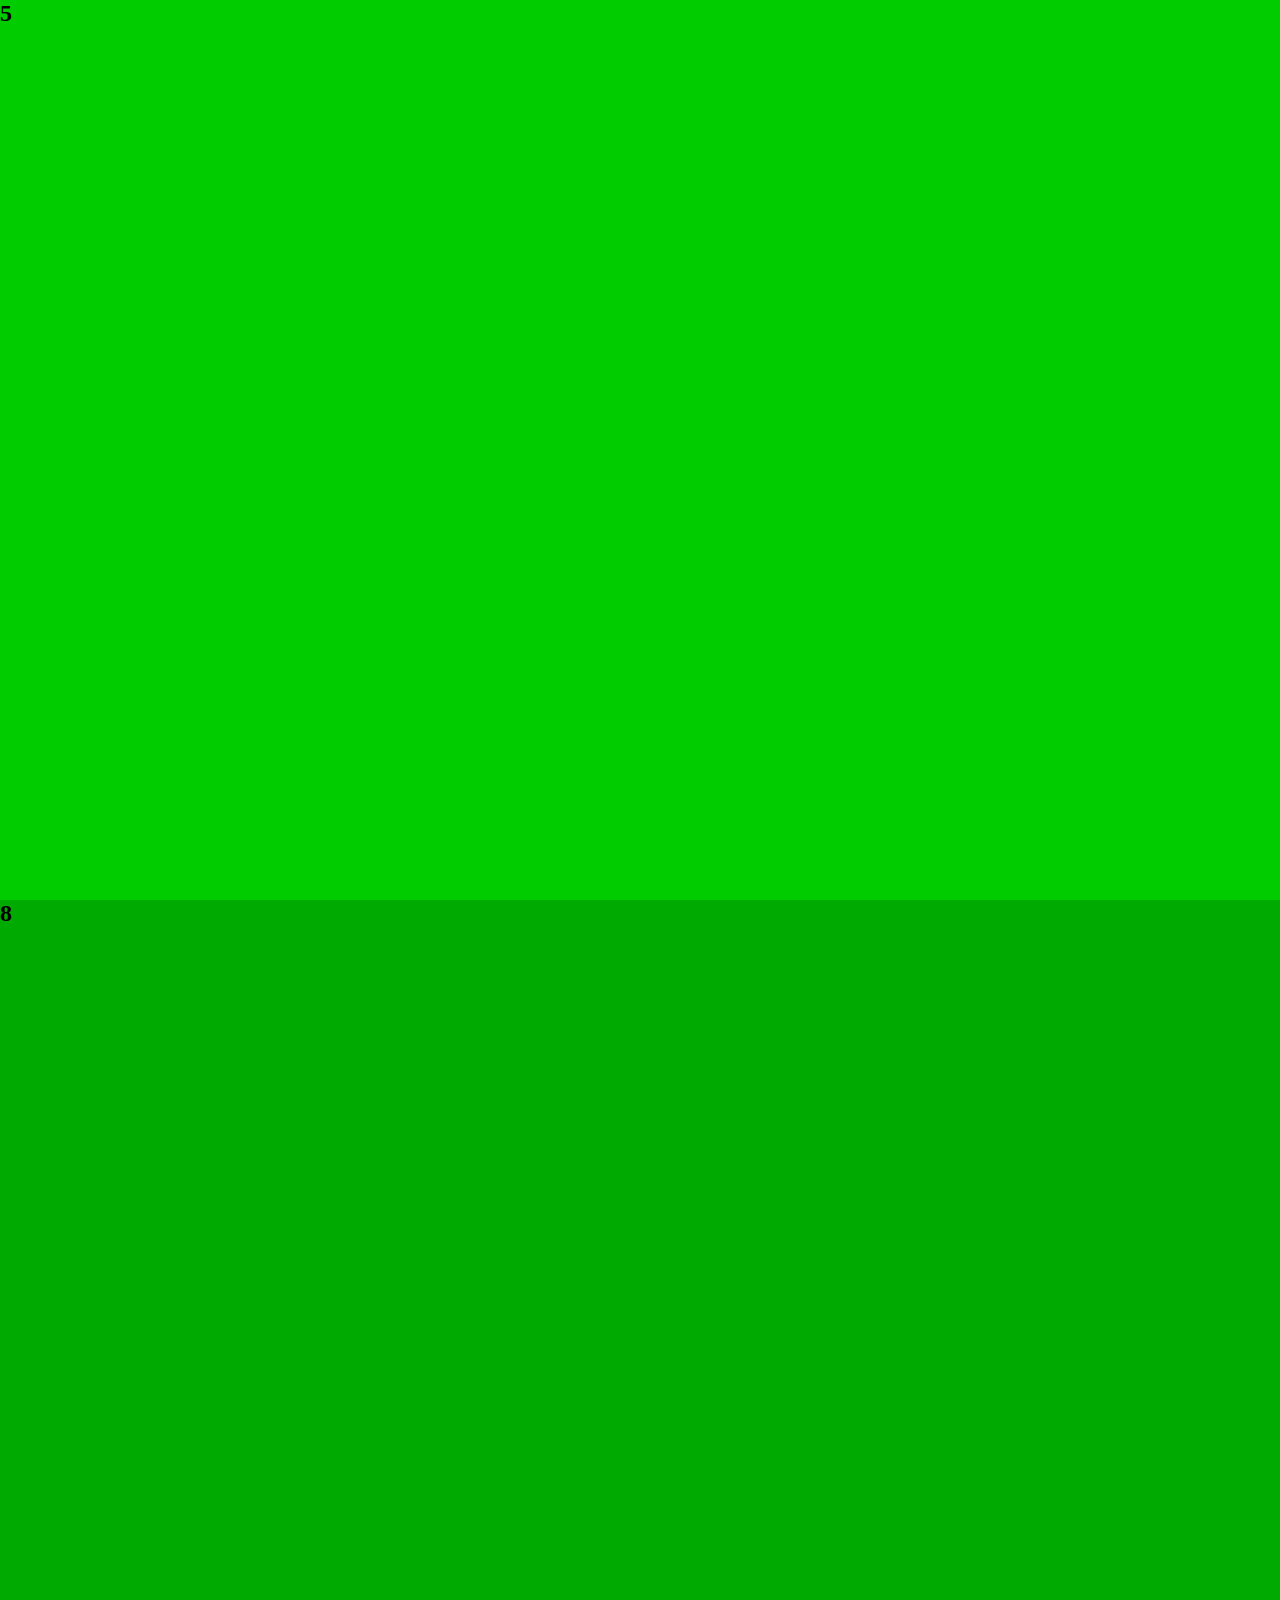
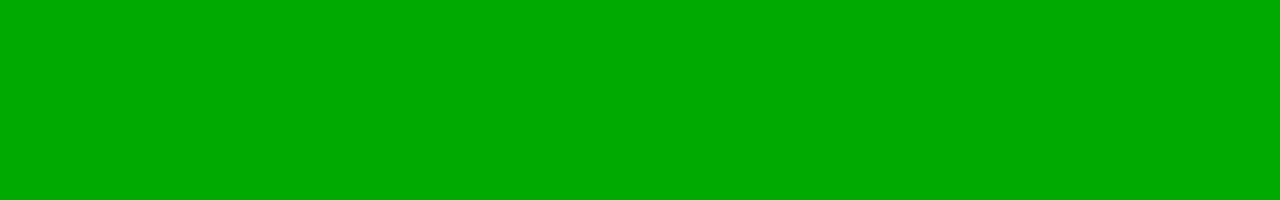
==== index.html @ 6d5ab003 "base" ====
<!doctype html>
<!--[if IE 7 ]>    <html lang="es" class="no-js ie7"> <![endif]-->
<!--[if IE 8 ]>    <html lang="es" class="no-js ie8"> <![endif]-->
<!--[if IE 9 ]>    <html lang="es" class="no-js ie9"> <![endif]-->
<!--[if (gt IE 9)|!(IE)]><!--> <html lang="es" class="no-js"> <!--<![endif]-->
<head>

    <meta charset="utf-8"/>
    <meta http-equiv="X-UA-Compatible" content="IE=edge,chrome=1" />

    <title>roootVector</title>
    <meta name="description" content="" />
    <meta name="keywords" content="" />



    <meta name ="viewport" content="user-scalable=no, initial-scale=1.0, maximum-scale=1.0, width=device-width" />
    <meta name="apple-mobile-web-app-capable" content="yes"/>

    <!-- CSS -->


    <link rel="shortcut icon" type="image/ico" href="/favicon.ico" />
    <link rel="apple-touch-icon" href="/apple-touch-icon.png">

    <!-- SCRIPTS -->
    <script src="//ajax.googleapis.com/ajax/libs/jquery/1.11.0/jquery.min.js"></script>
    <script src="js/jquery.touchSwipe.min.js"></script>

    <!-- enable HTML5 elements in IE7+8 -->
    <!--[if lt IE 9]>
    <script src="//html5shim.googlecode.com/svn/trunk/html5.js"></script>
    <![endif]-->

    <style>
        body{
            overflow: hidden;
            margin:0;
            padding: 0;
            position: relative;
        }
        h2{
            margin: 0;
        }
        .pantallas{
            position: absolute;
        }
        .item{
            float: left;
        }
        .item1{
            background:#ff0000;
        }
        .item4{
            background:#cc0000;
        }
        .item7{
            background:#aa0000;
        }
        .item2{
            background:#00ff00;
        }
        .item5{
            background:#00cc00;
        }
        .item8{
            background:#00aa00;
        }
        .item3{
            background:#0000ff;
        }
        .item6{
            background:#0000cc;
        }
        .item9{
            background:#0000aa;
        }
    </style>

</head>

<body>

<div class="pantallas"></div>

<script>
    function resizeSections (){


        windowWidth = $(window).width();
        windowHeight = $(window).height();

        $("body, .item").height(windowHeight);
        $("body, .item").width(windowWidth);

        $(".pantallas").height(windowHeight*3);
        $(".pantallas").width(windowWidth*3);

        correctLocation( true );

    }

    function correctLocation( immediate )
    {

        currentItem = $(".item" + current);


        if ( immediate )
        {


            $(".pantallas").animate({
                left: 0,
                top: 0
            }, 0);
            $(".pantallas").animate({
                left: -currentItem.offset().left,
                top: -currentItem.offset().top
            }, 0);

        }

    }


    $("document").ready(function () {

        windowWidth = $(window).width();
        windowHeight = $(window).height();
        current = 5;

        c = 9 / 3;

        $.get('templates/pantalla.html', function (html) {
            var template = $(html);

            var i = 0;
            $.ajax
            ({
                dataType: "json",
                url: "data/data.json",
                async: false,
                success: function (data) {


                    $.each(data.pantallas, function(property, valor) {

                        i++;

                        var temp = template.clone();

                        temp.addClass("item" + i);

                        temp.find('h2').text(valor.id);


                        $(temp).appendTo(".pantallas");


                    });



                }
            });

            //resize inicial
            resizeSections();

            //resize según evento
            $( window ).bind( 'resize', function ( event )
            {
                resizeSections();
            } );
        });


        $("body").keydown(function(e) {

            if(e.keyCode == 37) { // left
                if((-$(".pantallas").offset().left) > 0){
                    current = current-1;
                    $(".pantallas").animate({
                        left: "+=" + windowWidth
                    }, 300);
                }
                e.preventDefault();
            }
            else if(e.keyCode == 38) { // up
                if(current > 3){
                    current = current-3;
                    $(".pantallas").animate({
                        top: "+=" + windowHeight
                    }, 300);

                }
                e.preventDefault();
            }
            else if(e.keyCode == 39) { // right
                if((-$(".pantallas").offset().left) + windowWidth < $(".pantallas").width()){
                    current = current+1;
                    currentItem = $(".item" + current);
                    $(".pantallas").animate({
                        left: "-=" + windowWidth
                    }, 300);

                }
                e.preventDefault();
            }
            else if(e.keyCode == 40) { // down
                if((-$(".pantallas").offset().top) + windowHeight < $(".pantallas").height()){
                    current = current+3;
                    currentItem = $(".item" + current);
                    $(".pantallas").animate({
                        top: "-=" + windowHeight
                    }, 300);

                }
                e.preventDefault();
            }
        });

        $("body").swipe( {
            swipeLeft:function(event, direction, distance, duration, fingerCount) {
                $("body").trigger(
                    jQuery.Event( 'keydown', { keyCode: 39, which: 39 } )
                );
            },
            swipeRight:function(event, direction, distance, duration, fingerCount) {
                $("body").trigger(
                    jQuery.Event( 'keydown', { keyCode: 37, which: 37 } )
                );
            },
            swipeUp:function(event, direction, distance, duration, fingerCount) {
                $("body").trigger(
                    jQuery.Event( 'keydown', { keyCode: 40, which: 40 } )
                );
            },
            swipeDown:function(event, direction, distance, duration, fingerCount) {
                $("body").trigger(
                    jQuery.Event( 'keydown', { keyCode: 38, which: 38 } )
                );
            }
        });

    });
</script>
</body>
</html>
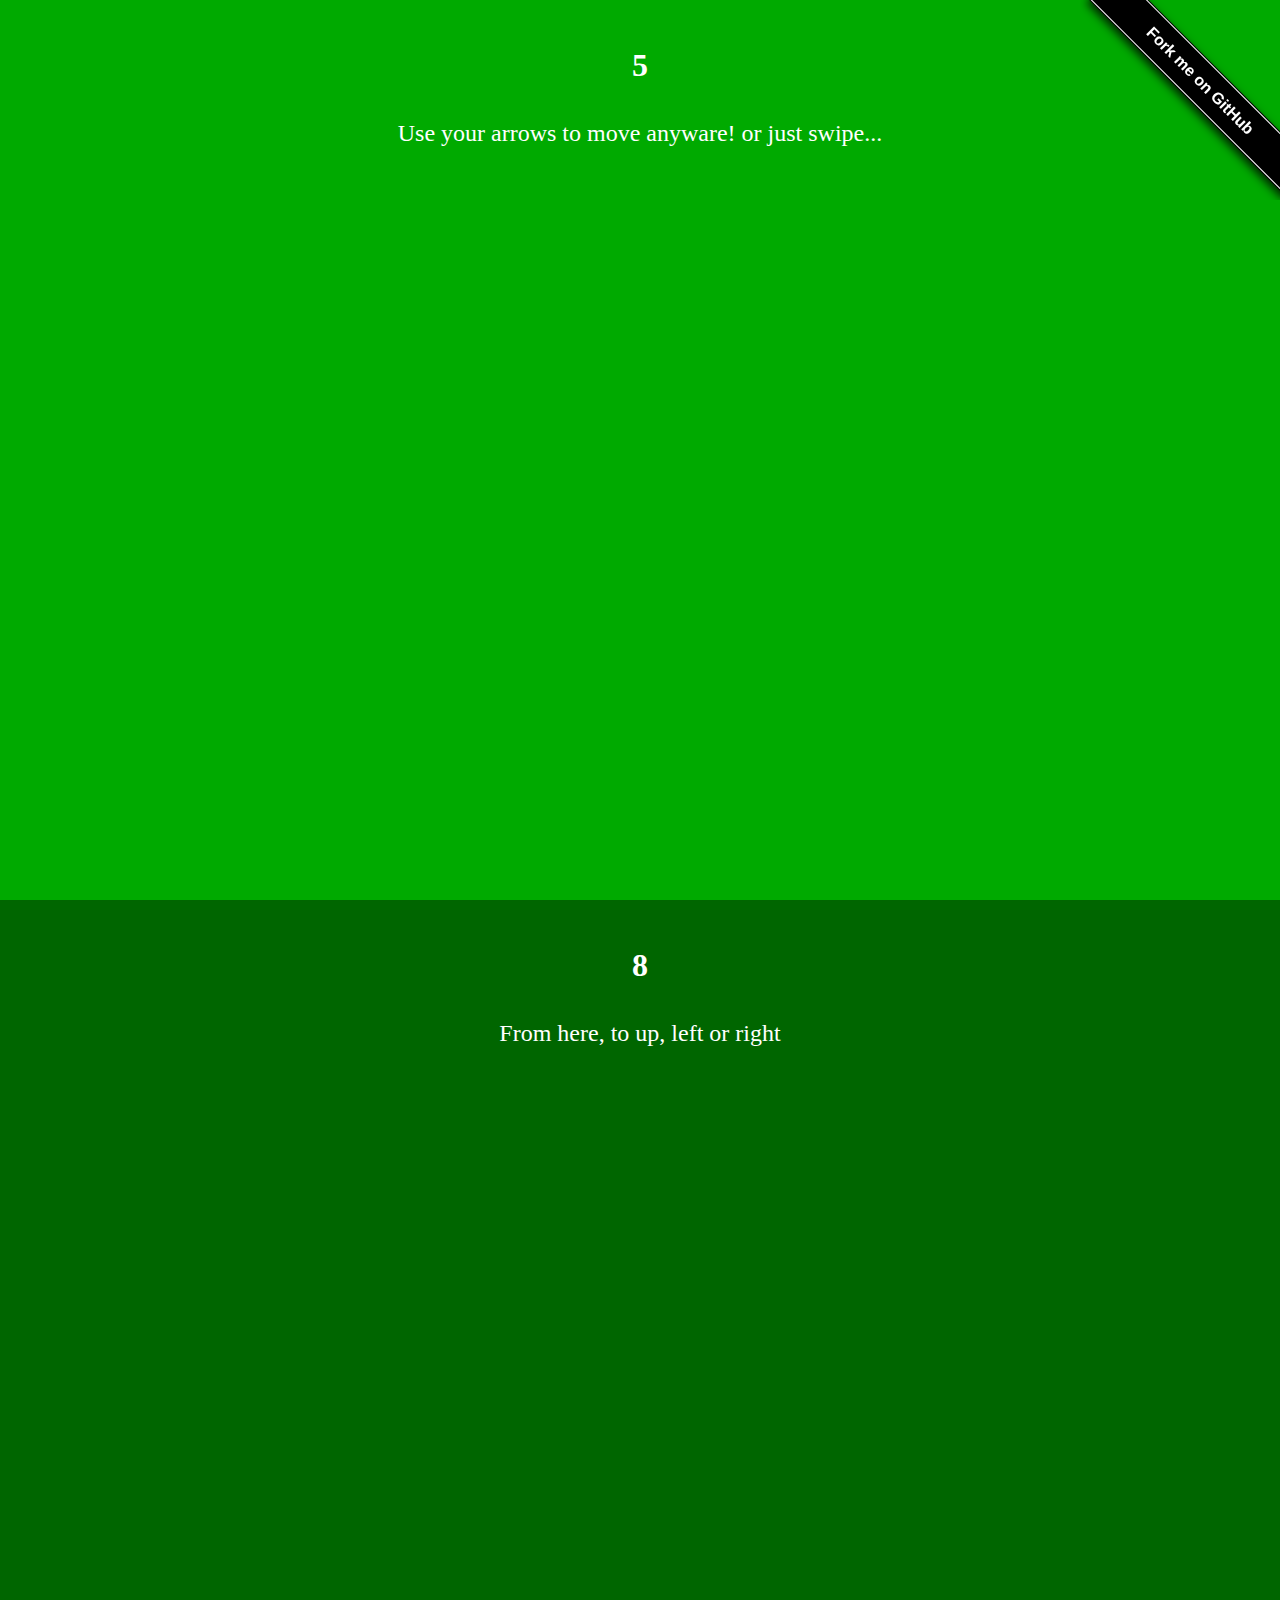
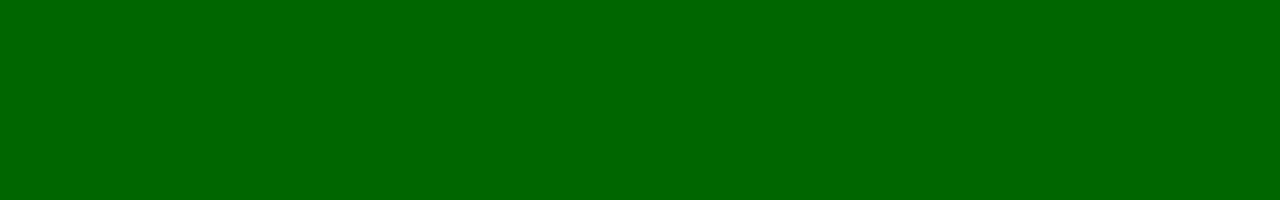
==== commit fe33dfce: "better explanation of the navigation" ====
--- a/index.html
+++ b/index.html
@@ -1,81 +1,40 @@
 <!doctype html>
-<!--[if IE 7 ]>    <html lang="es" class="no-js ie7"> <![endif]-->
-<!--[if IE 8 ]>    <html lang="es" class="no-js ie8"> <![endif]-->
-<!--[if IE 9 ]>    <html lang="es" class="no-js ie9"> <![endif]-->
-<!--[if (gt IE 9)|!(IE)]><!--> <html lang="es" class="no-js"> <!--<![endif]-->
+<!--[if IE 7 ]>
+<html lang="en" class="no-js ie7"> <![endif]-->
+<!--[if IE 8 ]>
+<html lang="en" class="no-js ie8"> <![endif]-->
+<!--[if IE 9 ]>
+<html lang="en" class="no-js ie9"> <![endif]-->
+<!--[if (gt IE 9)|!(IE)]><!-->
+<html lang="en" class="no-js"> <!--<![endif]-->
 <head>
 
     <meta charset="utf-8"/>
-    <meta http-equiv="X-UA-Compatible" content="IE=edge,chrome=1" />
+    <meta http-equiv="X-UA-Compatible" content="IE=edge,chrome=1"/>
 
     <title>roootVector</title>
-    <meta name="description" content="" />
-    <meta name="keywords" content="" />
+    <meta name="description" content="roootVector" />
+    <meta name="keywords" content="full screen, grid, arrow, touch, swipe" />
+    <meta name="generator" content="RoootGroup. Nicolás Flores." />
 
-
-
-    <meta name ="viewport" content="user-scalable=no, initial-scale=1.0, maximum-scale=1.0, width=device-width" />
+    <meta name="viewport" content="user-scalable=no, initial-scale=1.0, maximum-scale=1.0, width=device-width">
     <meta name="apple-mobile-web-app-capable" content="yes"/>
-
-    <!-- CSS -->
-
 
     <link rel="shortcut icon" type="image/ico" href="/favicon.ico" />
     <link rel="apple-touch-icon" href="/apple-touch-icon.png">
 
+    <!-- CSS -->
+    <link rel="stylesheet" media="screen" href="css/style.css"/>
+
     <!-- SCRIPTS -->
     <script src="//ajax.googleapis.com/ajax/libs/jquery/1.11.0/jquery.min.js"></script>
     <script src="js/jquery.touchSwipe.min.js"></script>
+    <script src="js/script.js"></script>
 
     <!-- enable HTML5 elements in IE7+8 -->
     <!--[if lt IE 9]>
     <script src="//html5shim.googlecode.com/svn/trunk/html5.js"></script>
     <![endif]-->
-
-    <style>
-        body{
-            overflow: hidden;
-            margin:0;
-            padding: 0;
-            position: relative;
-        }
-        h2{
-            margin: 0;
-        }
-        .pantallas{
-            position: absolute;
-        }
-        .item{
-            float: left;
-        }
-        .item1{
-            background:#ff0000;
-        }
-        .item4{
-            background:#cc0000;
-        }
-        .item7{
-            background:#aa0000;
-        }
-        .item2{
-            background:#00ff00;
-        }
-        .item5{
-            background:#00cc00;
-        }
-        .item8{
-            background:#00aa00;
-        }
-        .item3{
-            background:#0000ff;
-        }
-        .item6{
-            background:#0000cc;
-        }
-        .item9{
-            background:#0000aa;
-        }
-    </style>
 
 </head>
 
@@ -83,168 +42,6 @@
 
 <div class="pantallas"></div>
 
-<script>
-    function resizeSections (){
-
-
-        windowWidth = $(window).width();
-        windowHeight = $(window).height();
-
-        $("body, .item").height(windowHeight);
-        $("body, .item").width(windowWidth);
-
-        $(".pantallas").height(windowHeight*3);
-        $(".pantallas").width(windowWidth*3);
-
-        correctLocation( true );
-
-    }
-
-    function correctLocation( immediate )
-    {
-
-        currentItem = $(".item" + current);
-
-
-        if ( immediate )
-        {
-
-
-            $(".pantallas").animate({
-                left: 0,
-                top: 0
-            }, 0);
-            $(".pantallas").animate({
-                left: -currentItem.offset().left,
-                top: -currentItem.offset().top
-            }, 0);
-
-        }
-
-    }
-
-
-    $("document").ready(function () {
-
-        windowWidth = $(window).width();
-        windowHeight = $(window).height();
-        current = 5;
-
-        c = 9 / 3;
-
-        $.get('templates/pantalla.html', function (html) {
-            var template = $(html);
-
-            var i = 0;
-            $.ajax
-            ({
-                dataType: "json",
-                url: "data/data.json",
-                async: false,
-                success: function (data) {
-
-
-                    $.each(data.pantallas, function(property, valor) {
-
-                        i++;
-
-                        var temp = template.clone();
-
-                        temp.addClass("item" + i);
-
-                        temp.find('h2').text(valor.id);
-
-
-                        $(temp).appendTo(".pantallas");
-
-
-                    });
-
-
-
-                }
-            });
-
-            //resize inicial
-            resizeSections();
-
-            //resize según evento
-            $( window ).bind( 'resize', function ( event )
-            {
-                resizeSections();
-            } );
-        });
-
-
-        $("body").keydown(function(e) {
-
-            if(e.keyCode == 37) { // left
-                if((-$(".pantallas").offset().left) > 0){
-                    current = current-1;
-                    $(".pantallas").animate({
-                        left: "+=" + windowWidth
-                    }, 300);
-                }
-                e.preventDefault();
-            }
-            else if(e.keyCode == 38) { // up
-                if(current > 3){
-                    current = current-3;
-                    $(".pantallas").animate({
-                        top: "+=" + windowHeight
-                    }, 300);
-
-                }
-                e.preventDefault();
-            }
-            else if(e.keyCode == 39) { // right
-                if((-$(".pantallas").offset().left) + windowWidth < $(".pantallas").width()){
-                    current = current+1;
-                    currentItem = $(".item" + current);
-                    $(".pantallas").animate({
-                        left: "-=" + windowWidth
-                    }, 300);
-
-                }
-                e.preventDefault();
-            }
-            else if(e.keyCode == 40) { // down
-                if((-$(".pantallas").offset().top) + windowHeight < $(".pantallas").height()){
-                    current = current+3;
-                    currentItem = $(".item" + current);
-                    $(".pantallas").animate({
-                        top: "-=" + windowHeight
-                    }, 300);
-
-                }
-                e.preventDefault();
-            }
-        });
-
-        $("body").swipe( {
-            swipeLeft:function(event, direction, distance, duration, fingerCount) {
-                $("body").trigger(
-                    jQuery.Event( 'keydown', { keyCode: 39, which: 39 } )
-                );
-            },
-            swipeRight:function(event, direction, distance, duration, fingerCount) {
-                $("body").trigger(
-                    jQuery.Event( 'keydown', { keyCode: 37, which: 37 } )
-                );
-            },
-            swipeUp:function(event, direction, distance, duration, fingerCount) {
-                $("body").trigger(
-                    jQuery.Event( 'keydown', { keyCode: 40, which: 40 } )
-                );
-            },
-            swipeDown:function(event, direction, distance, duration, fingerCount) {
-                $("body").trigger(
-                    jQuery.Event( 'keydown', { keyCode: 38, which: 38 } )
-                );
-            }
-        });
-
-    });
-</script>
+<style>#forkongithub a{background:#000;color:#fff;text-decoration:none;font-family:arial,sans-serif;text-align:center;font-weight:bold;padding:5px 40px;font-size:1rem;line-height:2rem;position:relative;transition:0.5s;}#forkongithub a:hover{background:#c11;color:#fff;}#forkongithub a::before,#forkongithub a::after{content:"";width:100%;display:block;position:absolute;top:1px;left:0;height:1px;background:#fff;}#forkongithub a::after{bottom:1px;top:auto;}@media screen and (min-width:800px){#forkongithub{position:fixed;display:block;top:0;right:0;width:200px;overflow:hidden;height:200px;z-index:9999;}#forkongithub a{width:200px;position:absolute;top:60px;right:-60px;transform:rotate(45deg);-webkit-transform:rotate(45deg);-ms-transform:rotate(45deg);-moz-transform:rotate(45deg);-o-transform:rotate(45deg);box-shadow:4px 4px 10px rgba(0,0,0,0.8);}}</style><span id="forkongithub"><a href="https://github.com/turuflowers/roootVector">Fork me on GitHub</a></span>
 </body>
 </html>--- a/css/style.css
+++ b/css/style.css
@@ -0,0 +1,53 @@
+body{
+    overflow: hidden;
+    margin:0;
+    padding: 0;
+    position: relative;
+    color: #ffffff;
+    font: 1em;
+}
+h2{
+    padding: 20px 0 10px;
+    font-size: 2em;
+    text-align: center;
+    font-weight: bold;
+}
+.msg{
+    margin: 0 auto;
+    text-align: center;
+    width: 90%;
+    font-size: 1.5em;
+}
+.pantallas{
+    position: absolute;
+}
+.item{
+    float: left;
+}
+.item1{
+    background:#ff0000;
+}
+.item4{
+    background:#aa0000;
+}
+.item7{
+    background:#660000;
+}
+.item2{
+    background:#00ff00;
+}
+.item5{
+    background:#00aa00;
+}
+.item8{
+    background:#006600;
+}
+.item3{
+    background:#0000ff;
+}
+.item6{
+    background:#0000aa;
+}
+.item9{
+    background:#000066;
+}